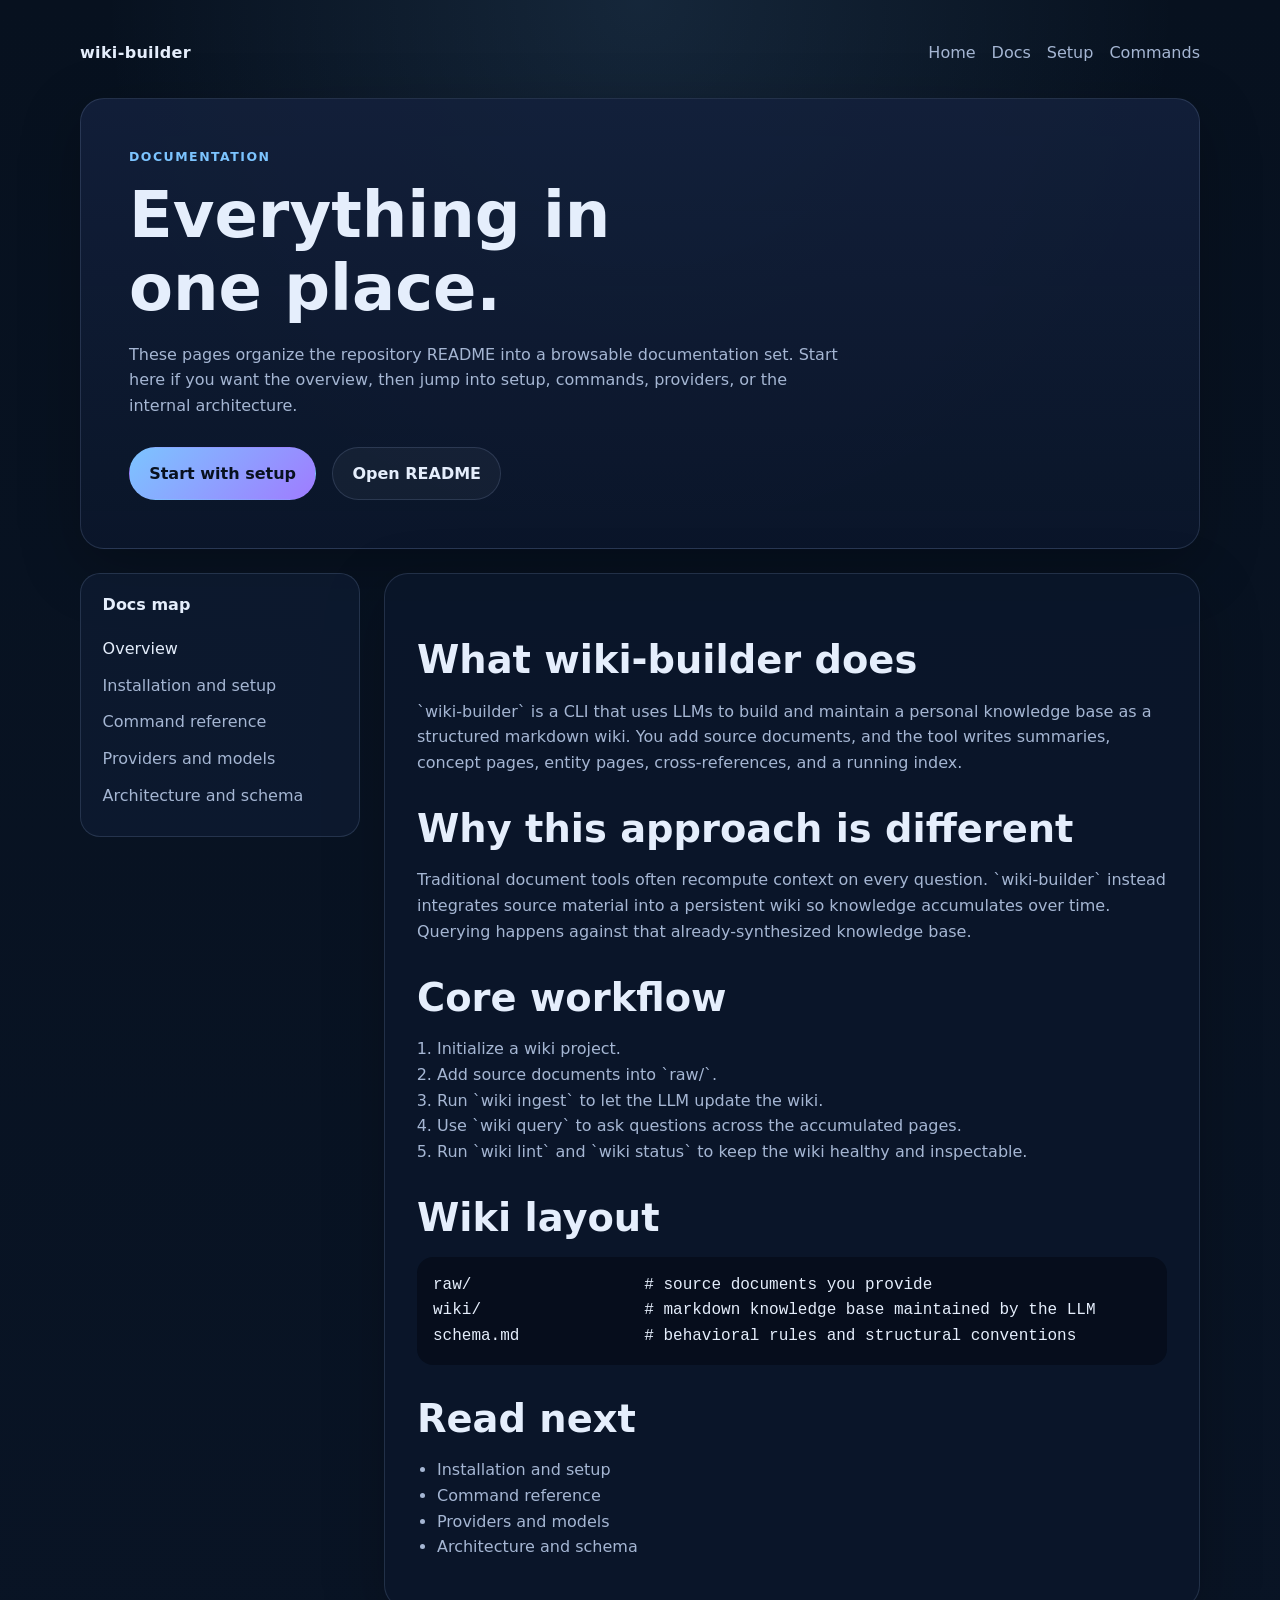
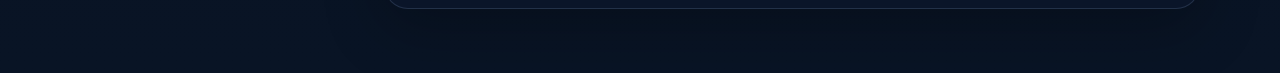
==== docs/index.html @ 562babca "Add landing page and docs site" ====
<!DOCTYPE html>
<html lang="en">
<head>
  <meta charset="UTF-8">
  <meta name="viewport" content="width=device-width, initial-scale=1.0">
  <title>wiki-builder Docs</title>
  <link rel="stylesheet" href="../styles.css">
</head>
<body>
  <div class="doc-shell">
    <nav class="nav">
      <a class="brand" href="../index.html">wiki-builder</a>
      <div class="nav-links">
        <a href="../index.html">Home</a>
        <a href="index.html">Docs</a>
        <a href="setup.html">Setup</a>
        <a href="commands.html">Commands</a>
      </div>
    </nav>

    <header class="docs-hero">
      <p class="eyebrow">Documentation</p>
      <h1>Everything in one place.</h1>
      <p class="docs-intro">
        These pages organize the repository README into a browsable documentation set.
        Start here if you want the overview, then jump into setup, commands, providers,
        or the internal architecture.
      </p>
      <div class="inline-actions">
        <a class="button primary" href="setup.html">Start with setup</a>
        <a class="button secondary" href="../README.md">Open README</a>
      </div>
    </header>

    <div class="docs-layout">
      <aside class="toc">
        <h2>Docs map</h2>
        <a class="active" href="index.html">Overview</a>
        <a href="setup.html">Installation and setup</a>
        <a href="commands.html">Command reference</a>
        <a href="providers.html">Providers and models</a>
        <a href="architecture.html">Architecture and schema</a>
      </aside>

      <article class="doc-content">
        <h2>What wiki-builder does</h2>
        <p>
          `wiki-builder` is a CLI that uses LLMs to build and maintain a personal knowledge
          base as a structured markdown wiki. You add source documents, and the tool writes
          summaries, concept pages, entity pages, cross-references, and a running index.
        </p>

        <h2>Why this approach is different</h2>
        <p>
          Traditional document tools often recompute context on every question. `wiki-builder`
          instead integrates source material into a persistent wiki so knowledge accumulates
          over time. Querying happens against that already-synthesized knowledge base.
        </p>

        <h2>Core workflow</h2>
        <ol>
          <li>Initialize a wiki project.</li>
          <li>Add source documents into `raw/`.</li>
          <li>Run `wiki ingest` to let the LLM update the wiki.</li>
          <li>Use `wiki query` to ask questions across the accumulated pages.</li>
          <li>Run `wiki lint` and `wiki status` to keep the wiki healthy and inspectable.</li>
        </ol>

        <h2>Wiki layout</h2>
        <pre><code>raw/                  # source documents you provide
wiki/                 # markdown knowledge base maintained by the LLM
schema.md             # behavioral rules and structural conventions</code></pre>

        <h2>Read next</h2>
        <ul>
          <li><a href="setup.html">Installation and setup</a></li>
          <li><a href="commands.html">Command reference</a></li>
          <li><a href="providers.html">Providers and models</a></li>
          <li><a href="architecture.html">Architecture and schema</a></li>
        </ul>
      </article>
    </div>
  </div>
</body>
</html>
---- styles.css ----
:root {
  color-scheme: dark;
  --bg: #07111f;
  --bg-alt: #0c1830;
  --panel: rgba(11, 22, 43, 0.88);
  --panel-soft: rgba(15, 28, 52, 0.68);
  --text: #e5eefc;
  --muted: #a5b6d3;
  --border: rgba(148, 173, 214, 0.18);
  --accent: #7cc4ff;
  --accent-strong: #9f7cff;
  --shadow: 0 18px 60px rgba(0, 0, 0, 0.25);
}

* {
  box-sizing: border-box;
}

body {
  margin: 0;
  font-family: Inter, ui-sans-serif, system-ui, -apple-system, BlinkMacSystemFont, "Segoe UI", sans-serif;
  background:
    radial-gradient(circle at top, rgba(124, 196, 255, 0.12), transparent 30%),
    linear-gradient(180deg, #07111f 0%, #091425 100%);
  color: var(--text);
  line-height: 1.6;
}

a {
  color: inherit;
  text-decoration: none;
}

code,
pre {
  font-family: "SFMono-Regular", Consolas, "Liberation Mono", Menlo, monospace;
}

.hero,
.section {
  width: min(1120px, calc(100% - 2rem));
  margin: 0 auto;
}

.hero {
  padding: 1.5rem 0 3rem;
}

.nav {
  display: flex;
  align-items: center;
  justify-content: space-between;
  gap: 1rem;
  padding: 1rem 0 2rem;
}

.brand {
  font-weight: 700;
  letter-spacing: 0.02em;
}

.nav-links {
  display: flex;
  flex-wrap: wrap;
  gap: 1rem;
  color: var(--muted);
}

.hero-content,
.docs-hero {
  background: linear-gradient(180deg, rgba(19, 32, 59, 0.9), rgba(11, 22, 43, 0.88));
  border: 1px solid var(--border);
  border-radius: 24px;
  padding: 3rem;
  box-shadow: var(--shadow);
}

.eyebrow {
  color: var(--accent);
  text-transform: uppercase;
  letter-spacing: 0.12em;
  font-size: 0.78rem;
  font-weight: 700;
  margin: 0 0 0.75rem;
}

h1,
h2,
h3 {
  line-height: 1.15;
  margin-top: 0;
}

h1 {
  font-size: clamp(2.5rem, 5vw, 4.5rem);
  max-width: 12ch;
  margin-bottom: 1rem;
}

h2 {
  font-size: clamp(1.8rem, 3vw, 2.8rem);
  margin-bottom: 0.75rem;
}

.lead,
.section-note,
.docs-intro {
  color: var(--muted);
  max-width: 70ch;
}

.hero-actions,
.inline-actions {
  display: flex;
  flex-wrap: wrap;
  gap: 1rem;
  margin-top: 1.75rem;
}

.button {
  display: inline-flex;
  align-items: center;
  justify-content: center;
  border-radius: 999px;
  padding: 0.82rem 1.2rem;
  font-weight: 600;
  border: 1px solid var(--border);
}

.button.primary {
  background: linear-gradient(135deg, var(--accent), var(--accent-strong));
  color: #08111f;
  border-color: transparent;
}

.button.secondary {
  background: rgba(255, 255, 255, 0.04);
}

.section {
  padding: 2rem 0 4rem;
}

.section.alt {
  padding: 3rem 0 4rem;
}

.section-heading {
  margin-bottom: 1.5rem;
}

.grid {
  display: grid;
  gap: 1.25rem;
}

.three-up {
  grid-template-columns: repeat(3, minmax(0, 1fr));
}

.docs-grid {
  grid-template-columns: repeat(2, minmax(0, 1fr));
}

.card,
.code-card,
.step,
.toc {
  background: var(--panel-soft);
  border: 1px solid var(--border);
  border-radius: 20px;
  padding: 1.35rem;
}

.code-card {
  overflow-x: auto;
}

.code-card pre {
  margin: 0;
  color: #d8e5ff;
}

.steps {
  display: grid;
  grid-template-columns: repeat(4, minmax(0, 1fr));
  gap: 1rem;
}

.step-number {
  display: inline-flex;
  width: 2rem;
  height: 2rem;
  align-items: center;
  justify-content: center;
  border-radius: 999px;
  background: rgba(124, 196, 255, 0.16);
  color: var(--accent);
  font-weight: 700;
  margin-bottom: 1rem;
}

.doc-shell {
  width: min(1120px, calc(100% - 2rem));
  margin: 0 auto;
  padding: 1.5rem 0 4rem;
}

.docs-layout {
  display: grid;
  grid-template-columns: 280px minmax(0, 1fr);
  gap: 1.5rem;
  margin-top: 1.5rem;
}

.toc {
  position: sticky;
  top: 1rem;
  align-self: start;
}

.toc h2 {
  font-size: 1rem;
  margin-bottom: 1rem;
}

.toc a {
  display: block;
  color: var(--muted);
  padding: 0.35rem 0;
}

.toc a.active,
.doc-link:hover,
.nav a:hover,
.toc a:hover {
  color: var(--text);
}

.doc-content {
  background: var(--panel);
  border: 1px solid var(--border);
  border-radius: 24px;
  padding: 2rem;
  box-shadow: var(--shadow);
}

.doc-content h2 {
  margin-top: 2rem;
}

.doc-content p,
.doc-content li,
.doc-content td {
  color: var(--muted);
}

.doc-content ul,
.doc-content ol {
  padding-left: 1.25rem;
}

.doc-content table {
  width: 100%;
  border-collapse: collapse;
  margin: 1rem 0;
}

.doc-content th,
.doc-content td {
  text-align: left;
  padding: 0.8rem;
  border-bottom: 1px solid var(--border);
  vertical-align: top;
}

.doc-content pre {
  background: rgba(4, 11, 24, 0.75);
  padding: 1rem;
  border-radius: 16px;
  overflow-x: auto;
}

.doc-content strong {
  color: var(--text);
}

@media (max-width: 900px) {
  .three-up,
  .docs-grid,
  .steps,
  .docs-layout {
    grid-template-columns: 1fr;
  }

  .hero-content,
  .docs-hero,
  .doc-content {
    padding: 1.5rem;
  }

  .toc {
    position: static;
  }
}
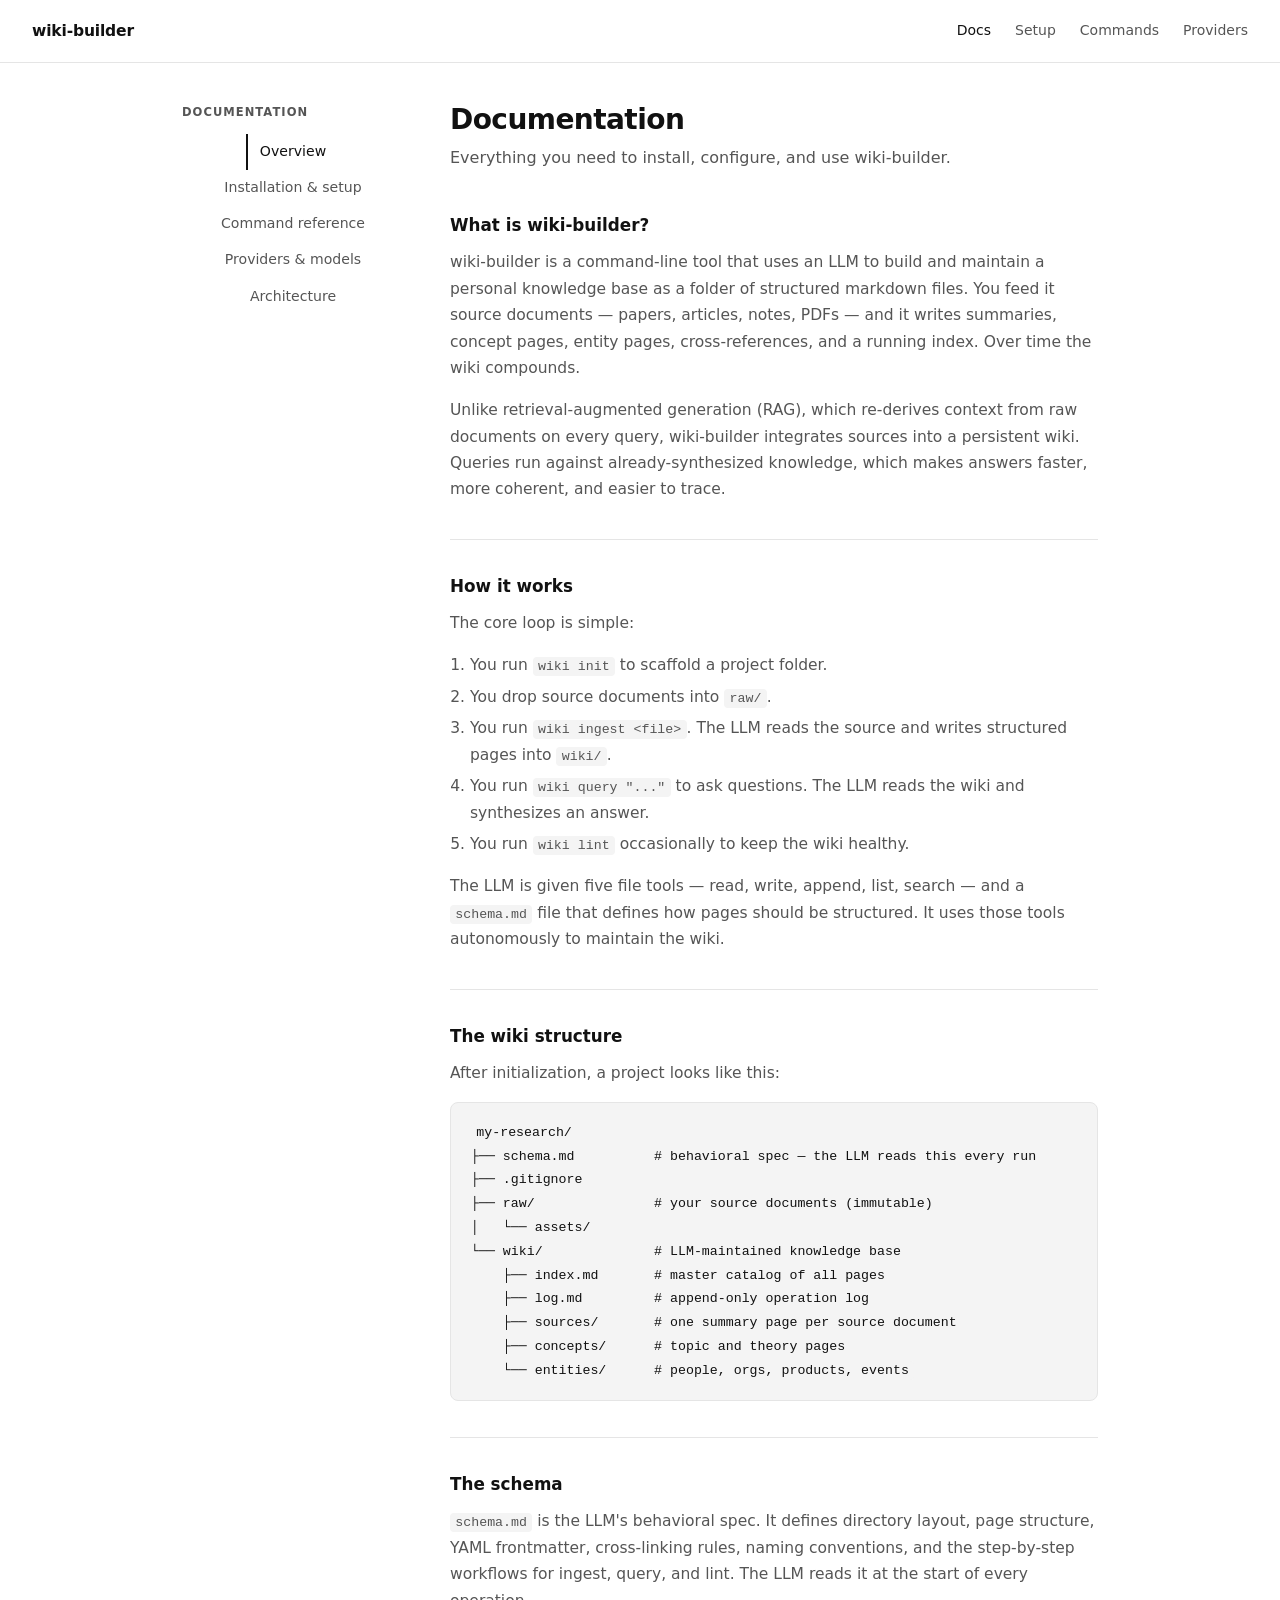
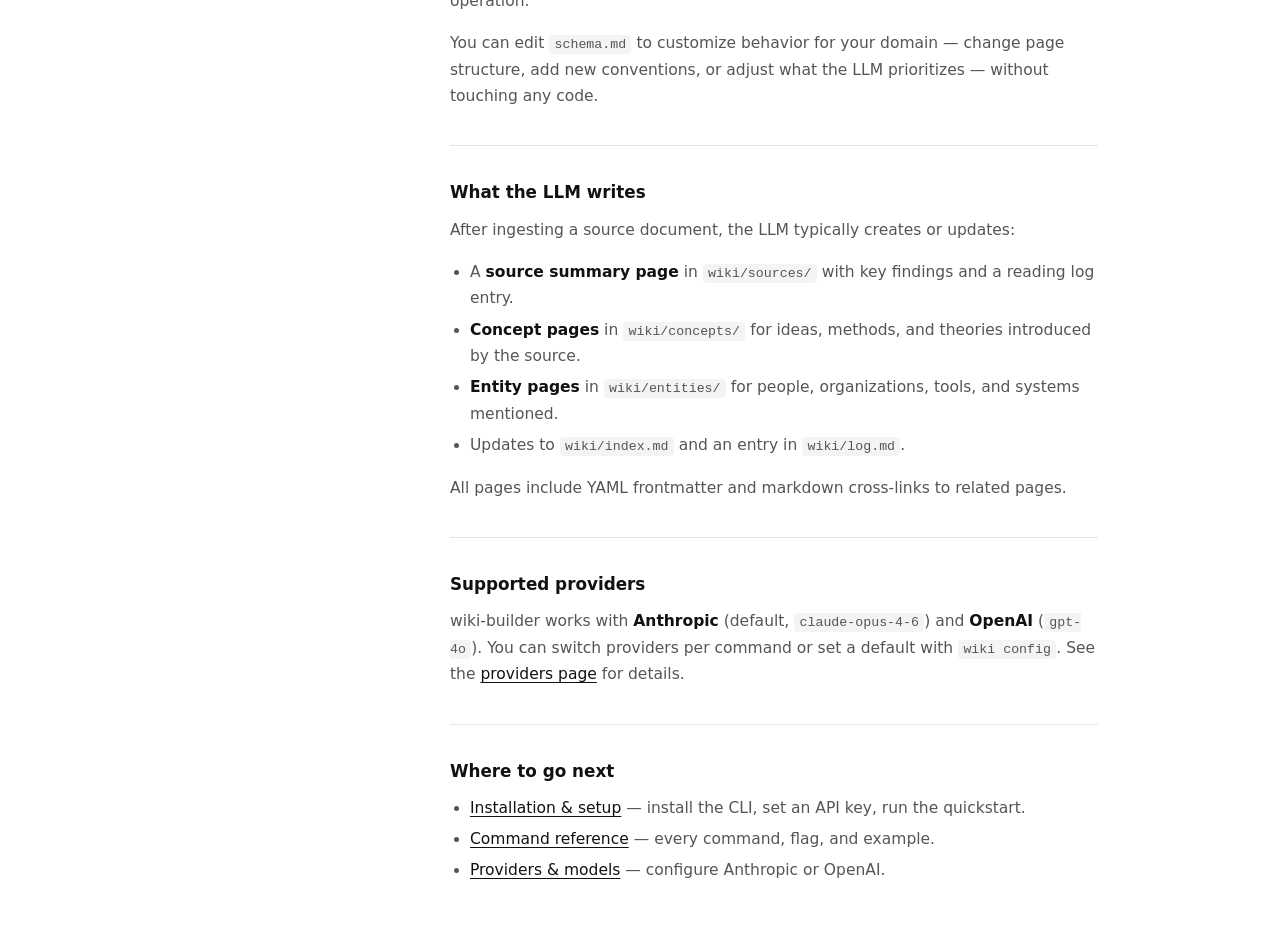
==== commit 7e73460f: "Rebuild landing page and documentation site - Move landing page and styles into landing/ folder - Re" ====
--- a/docs/index.html
+++ b/docs/index.html
@@ -3,83 +3,105 @@
 <head>
   <meta charset="UTF-8">
   <meta name="viewport" content="width=device-width, initial-scale=1.0">
-  <title>wiki-builder Docs</title>
-  <link rel="stylesheet" href="../styles.css">
+  <title>wiki-builder — Documentation</title>
+  <link rel="stylesheet" href="docs.css">
 </head>
 <body>
-  <div class="doc-shell">
-    <nav class="nav">
-      <a class="brand" href="../index.html">wiki-builder</a>
-      <div class="nav-links">
-        <a href="../index.html">Home</a>
-        <a href="index.html">Docs</a>
-        <a href="setup.html">Setup</a>
-        <a href="commands.html">Commands</a>
-      </div>
-    </nav>
 
-    <header class="docs-hero">
-      <p class="eyebrow">Documentation</p>
-      <h1>Everything in one place.</h1>
-      <p class="docs-intro">
-        These pages organize the repository README into a browsable documentation set.
-        Start here if you want the overview, then jump into setup, commands, providers,
-        or the internal architecture.
+  <nav>
+    <a class="brand" href="../landing/index.html">wiki-builder</a>
+    <div class="nav-links">
+      <a href="index.html" class="active">Docs</a>
+      <a href="setup.html">Setup</a>
+      <a href="commands.html">Commands</a>
+      <a href="providers.html">Providers</a>
+    </div>
+  </nav>
+
+  <div class="page">
+
+    <aside class="sidebar">
+      <p class="sidebar-label">Documentation</p>
+      <nav>
+        <a href="index.html" class="active">Overview</a>
+        <a href="setup.html">Installation &amp; setup</a>
+        <a href="commands.html">Command reference</a>
+        <a href="providers.html">Providers &amp; models</a>
+        <a href="architecture.html">Architecture</a>
+      </nav>
+    </aside>
+
+    <article class="content">
+      <h1>Documentation</h1>
+      <p class="lead">Everything you need to install, configure, and use wiki-builder.</p>
+
+      <h2>What is wiki-builder?</h2>
+      <p>
+        wiki-builder is a command-line tool that uses an LLM to build and maintain a personal knowledge base as a folder of structured markdown files. You feed it source documents — papers, articles, notes, PDFs — and it writes summaries, concept pages, entity pages, cross-references, and a running index. Over time the wiki compounds.
       </p>
-      <div class="inline-actions">
-        <a class="button primary" href="setup.html">Start with setup</a>
-        <a class="button secondary" href="../README.md">Open README</a>
-      </div>
-    </header>
+      <p>
+        Unlike retrieval-augmented generation (RAG), which re-derives context from raw documents on every query, wiki-builder integrates sources into a persistent wiki. Queries run against already-synthesized knowledge, which makes answers faster, more coherent, and easier to trace.
+      </p>
 
-    <div class="docs-layout">
-      <aside class="toc">
-        <h2>Docs map</h2>
-        <a class="active" href="index.html">Overview</a>
-        <a href="setup.html">Installation and setup</a>
-        <a href="commands.html">Command reference</a>
-        <a href="providers.html">Providers and models</a>
-        <a href="architecture.html">Architecture and schema</a>
-      </aside>
+      <h2>How it works</h2>
+      <p>The core loop is simple:</p>
+      <ol>
+        <li>You run <code>wiki init</code> to scaffold a project folder.</li>
+        <li>You drop source documents into <code>raw/</code>.</li>
+        <li>You run <code>wiki ingest &lt;file&gt;</code>. The LLM reads the source and writes structured pages into <code>wiki/</code>.</li>
+        <li>You run <code>wiki query "..."</code> to ask questions. The LLM reads the wiki and synthesizes an answer.</li>
+        <li>You run <code>wiki lint</code> occasionally to keep the wiki healthy.</li>
+      </ol>
+      <p>
+        The LLM is given five file tools — read, write, append, list, search — and a <code>schema.md</code> file that defines how pages should be structured. It uses those tools autonomously to maintain the wiki.
+      </p>
 
-      <article class="doc-content">
-        <h2>What wiki-builder does</h2>
-        <p>
-          `wiki-builder` is a CLI that uses LLMs to build and maintain a personal knowledge
-          base as a structured markdown wiki. You add source documents, and the tool writes
-          summaries, concept pages, entity pages, cross-references, and a running index.
-        </p>
+      <h2>The wiki structure</h2>
+      <p>After initialization, a project looks like this:</p>
+      <pre><code>my-research/
+├── schema.md          # behavioral spec — the LLM reads this every run
+├── .gitignore
+├── raw/               # your source documents (immutable)
+│   └── assets/
+└── wiki/              # LLM-maintained knowledge base
+    ├── index.md       # master catalog of all pages
+    ├── log.md         # append-only operation log
+    ├── sources/       # one summary page per source document
+    ├── concepts/      # topic and theory pages
+    └── entities/      # people, orgs, products, events</code></pre>
 
-        <h2>Why this approach is different</h2>
-        <p>
-          Traditional document tools often recompute context on every question. `wiki-builder`
-          instead integrates source material into a persistent wiki so knowledge accumulates
-          over time. Querying happens against that already-synthesized knowledge base.
-        </p>
+      <h2>The schema</h2>
+      <p>
+        <code>schema.md</code> is the LLM's behavioral spec. It defines directory layout, page structure, YAML frontmatter, cross-linking rules, naming conventions, and the step-by-step workflows for ingest, query, and lint. The LLM reads it at the start of every operation.
+      </p>
+      <p>
+        You can edit <code>schema.md</code> to customize behavior for your domain — change page structure, add new conventions, or adjust what the LLM prioritizes — without touching any code.
+      </p>
 
-        <h2>Core workflow</h2>
-        <ol>
-          <li>Initialize a wiki project.</li>
-          <li>Add source documents into `raw/`.</li>
-          <li>Run `wiki ingest` to let the LLM update the wiki.</li>
-          <li>Use `wiki query` to ask questions across the accumulated pages.</li>
-          <li>Run `wiki lint` and `wiki status` to keep the wiki healthy and inspectable.</li>
-        </ol>
+      <h2>What the LLM writes</h2>
+      <p>After ingesting a source document, the LLM typically creates or updates:</p>
+      <ul>
+        <li>A <strong>source summary page</strong> in <code>wiki/sources/</code> with key findings and a reading log entry.</li>
+        <li><strong>Concept pages</strong> in <code>wiki/concepts/</code> for ideas, methods, and theories introduced by the source.</li>
+        <li><strong>Entity pages</strong> in <code>wiki/entities/</code> for people, organizations, tools, and systems mentioned.</li>
+        <li>Updates to <code>wiki/index.md</code> and an entry in <code>wiki/log.md</code>.</li>
+      </ul>
+      <p>All pages include YAML frontmatter and markdown cross-links to related pages.</p>
 
-        <h2>Wiki layout</h2>
-        <pre><code>raw/                  # source documents you provide
-wiki/                 # markdown knowledge base maintained by the LLM
-schema.md             # behavioral rules and structural conventions</code></pre>
+      <h2>Supported providers</h2>
+      <p>
+        wiki-builder works with <strong>Anthropic</strong> (default, <code>claude-opus-4-6</code>) and <strong>OpenAI</strong> (<code>gpt-4o</code>). You can switch providers per command or set a default with <code>wiki config</code>. See the <a href="providers.html">providers page</a> for details.
+      </p>
 
-        <h2>Read next</h2>
-        <ul>
-          <li><a href="setup.html">Installation and setup</a></li>
-          <li><a href="commands.html">Command reference</a></li>
-          <li><a href="providers.html">Providers and models</a></li>
-          <li><a href="architecture.html">Architecture and schema</a></li>
-        </ul>
-      </article>
-    </div>
+      <h2>Where to go next</h2>
+      <ul>
+        <li><a href="setup.html">Installation &amp; setup</a> — install the CLI, set an API key, run the quickstart.</li>
+        <li><a href="commands.html">Command reference</a> — every command, flag, and example.</li>
+        <li><a href="providers.html">Providers &amp; models</a> — configure Anthropic or OpenAI.</li>
+      </ul>
+    </article>
+
   </div>
+
 </body>
 </html>
--- a/docs/docs.css
+++ b/docs/docs.css
@@ -0,0 +1,298 @@
+*, *::before, *::after {
+  box-sizing: border-box;
+}
+
+:root {
+  --bg: #ffffff;
+  --text: #111111;
+  --muted: #555555;
+  --border: #e5e5e5;
+  --code-bg: #f4f4f4;
+  --sidebar-w: 220px;
+  --max-w: 980px;
+}
+
+body {
+  margin: 0;
+  font-family: ui-sans-serif, system-ui, -apple-system, BlinkMacSystemFont, "Segoe UI", sans-serif;
+  background: var(--bg);
+  color: var(--text);
+  font-size: 0.97rem;
+  line-height: 1.7;
+}
+
+a {
+  color: var(--text);
+  text-decoration: underline;
+  text-underline-offset: 3px;
+}
+
+a:hover { color: #444; }
+
+code, pre {
+  font-family: "SFMono-Regular", Consolas, "Liberation Mono", Menlo, monospace;
+  font-size: 0.875rem;
+}
+
+/* ── Nav ── */
+nav {
+  display: flex;
+  align-items: center;
+  justify-content: space-between;
+  padding: 1.1rem 2rem;
+  border-bottom: 1px solid var(--border);
+}
+
+.brand {
+  font-weight: 700;
+  font-size: 0.97rem;
+  text-decoration: none;
+  color: var(--text);
+  letter-spacing: -0.01em;
+}
+
+.nav-links {
+  display: flex;
+  gap: 1.5rem;
+  font-size: 0.875rem;
+  color: var(--muted);
+}
+
+.nav-links a {
+  color: var(--muted);
+  text-decoration: none;
+}
+
+.nav-links a:hover,
+.nav-links a.active {
+  color: var(--text);
+}
+
+/* ── Layout ── */
+.page {
+  display: grid;
+  grid-template-columns: var(--sidebar-w) 1fr;
+  max-width: var(--max-w);
+  margin: 0 auto;
+  padding: 2.5rem 2rem;
+  gap: 3rem;
+  align-items: start;
+}
+
+/* ── Sidebar ── */
+.sidebar {
+  position: sticky;
+  top: 2rem;
+}
+
+.sidebar-label {
+  font-size: 0.72rem;
+  font-weight: 700;
+  letter-spacing: 0.09em;
+  text-transform: uppercase;
+  color: var(--muted);
+  margin: 0 0 0.75rem;
+}
+
+.sidebar nav {
+  display: flex;
+  flex-direction: column;
+  gap: 0;
+  padding: 0;
+  border: none;
+}
+
+.sidebar nav a {
+  display: block;
+  padding: 0.38rem 0;
+  font-size: 0.88rem;
+  color: var(--muted);
+  text-decoration: none;
+  border-left: 2px solid transparent;
+  padding-left: 0.75rem;
+  margin-left: -0.75rem;
+}
+
+.sidebar nav a:hover {
+  color: var(--text);
+}
+
+.sidebar nav a.active {
+  color: var(--text);
+  border-left-color: var(--text);
+  font-weight: 500;
+}
+
+/* ── Content ── */
+.content h1 {
+  font-size: 1.75rem;
+  font-weight: 700;
+  letter-spacing: -0.02em;
+  line-height: 1.2;
+  margin: 0 0 0.5rem;
+}
+
+.content .lead {
+  color: var(--muted);
+  font-size: 1rem;
+  margin: 0 0 2.5rem;
+  max-width: 60ch;
+}
+
+.content h2 {
+  font-size: 1.05rem;
+  font-weight: 700;
+  margin: 2.25rem 0 0.6rem;
+  padding-top: 2rem;
+  border-top: 1px solid var(--border);
+}
+
+.content h2:first-of-type {
+  margin-top: 0;
+  padding-top: 0;
+  border-top: none;
+}
+
+.content h3 {
+  font-size: 0.95rem;
+  font-weight: 700;
+  margin: 1.5rem 0 0.4rem;
+}
+
+.content p {
+  color: var(--muted);
+  margin: 0 0 1rem;
+}
+
+.content ul,
+.content ol {
+  color: var(--muted);
+  padding-left: 1.25rem;
+  margin: 0 0 1rem;
+}
+
+.content li {
+  margin-bottom: 0.3rem;
+}
+
+.content strong {
+  color: var(--text);
+  font-weight: 600;
+}
+
+.content code {
+  background: var(--code-bg);
+  padding: 0.15em 0.4em;
+  border-radius: 4px;
+  font-size: 0.83rem;
+}
+
+pre {
+  background: var(--code-bg);
+  border: 1px solid var(--border);
+  border-radius: 8px;
+  padding: 1.1rem 1.25rem;
+  overflow-x: auto;
+  margin: 0 0 1.25rem;
+}
+
+pre code {
+  background: none;
+  padding: 0;
+  font-size: 0.855rem;
+  color: var(--text);
+}
+
+/* ── Table ── */
+table {
+  width: 100%;
+  border-collapse: collapse;
+  margin: 0 0 1.5rem;
+  font-size: 0.9rem;
+}
+
+th {
+  text-align: left;
+  padding: 0.55rem 0.75rem;
+  font-size: 0.78rem;
+  font-weight: 700;
+  text-transform: uppercase;
+  letter-spacing: 0.06em;
+  color: var(--muted);
+  border-bottom: 1px solid var(--border);
+}
+
+td {
+  padding: 0.6rem 0.75rem;
+  border-bottom: 1px solid var(--border);
+  color: var(--muted);
+  vertical-align: top;
+}
+
+td:first-child {
+  color: var(--text);
+}
+
+td code {
+  font-size: 0.82rem;
+}
+
+/* ── Callout ── */
+.callout {
+  background: var(--code-bg);
+  border-left: 3px solid var(--text);
+  border-radius: 0 6px 6px 0;
+  padding: 0.85rem 1rem;
+  margin: 0 0 1.25rem;
+  font-size: 0.9rem;
+  color: var(--muted);
+}
+
+.callout strong {
+  color: var(--text);
+}
+
+/* ── Step list ── */
+.steps {
+  counter-reset: step;
+  list-style: none;
+  padding: 0;
+  margin: 0 0 1.5rem;
+}
+
+.steps li {
+  counter-increment: step;
+  display: flex;
+  gap: 1rem;
+  margin-bottom: 1.25rem;
+  color: var(--muted);
+}
+
+.steps li::before {
+  content: counter(step);
+  flex-shrink: 0;
+  width: 1.6rem;
+  height: 1.6rem;
+  border-radius: 50%;
+  background: var(--code-bg);
+  border: 1px solid var(--border);
+  display: flex;
+  align-items: center;
+  justify-content: center;
+  font-size: 0.78rem;
+  font-weight: 700;
+  color: var(--text);
+  margin-top: 0.15rem;
+}
+
+/* ── Responsive ── */
+@media (max-width: 700px) {
+  .page {
+    grid-template-columns: 1fr;
+    padding: 1.5rem 1rem;
+  }
+
+  .sidebar {
+    position: static;
+  }
+}
